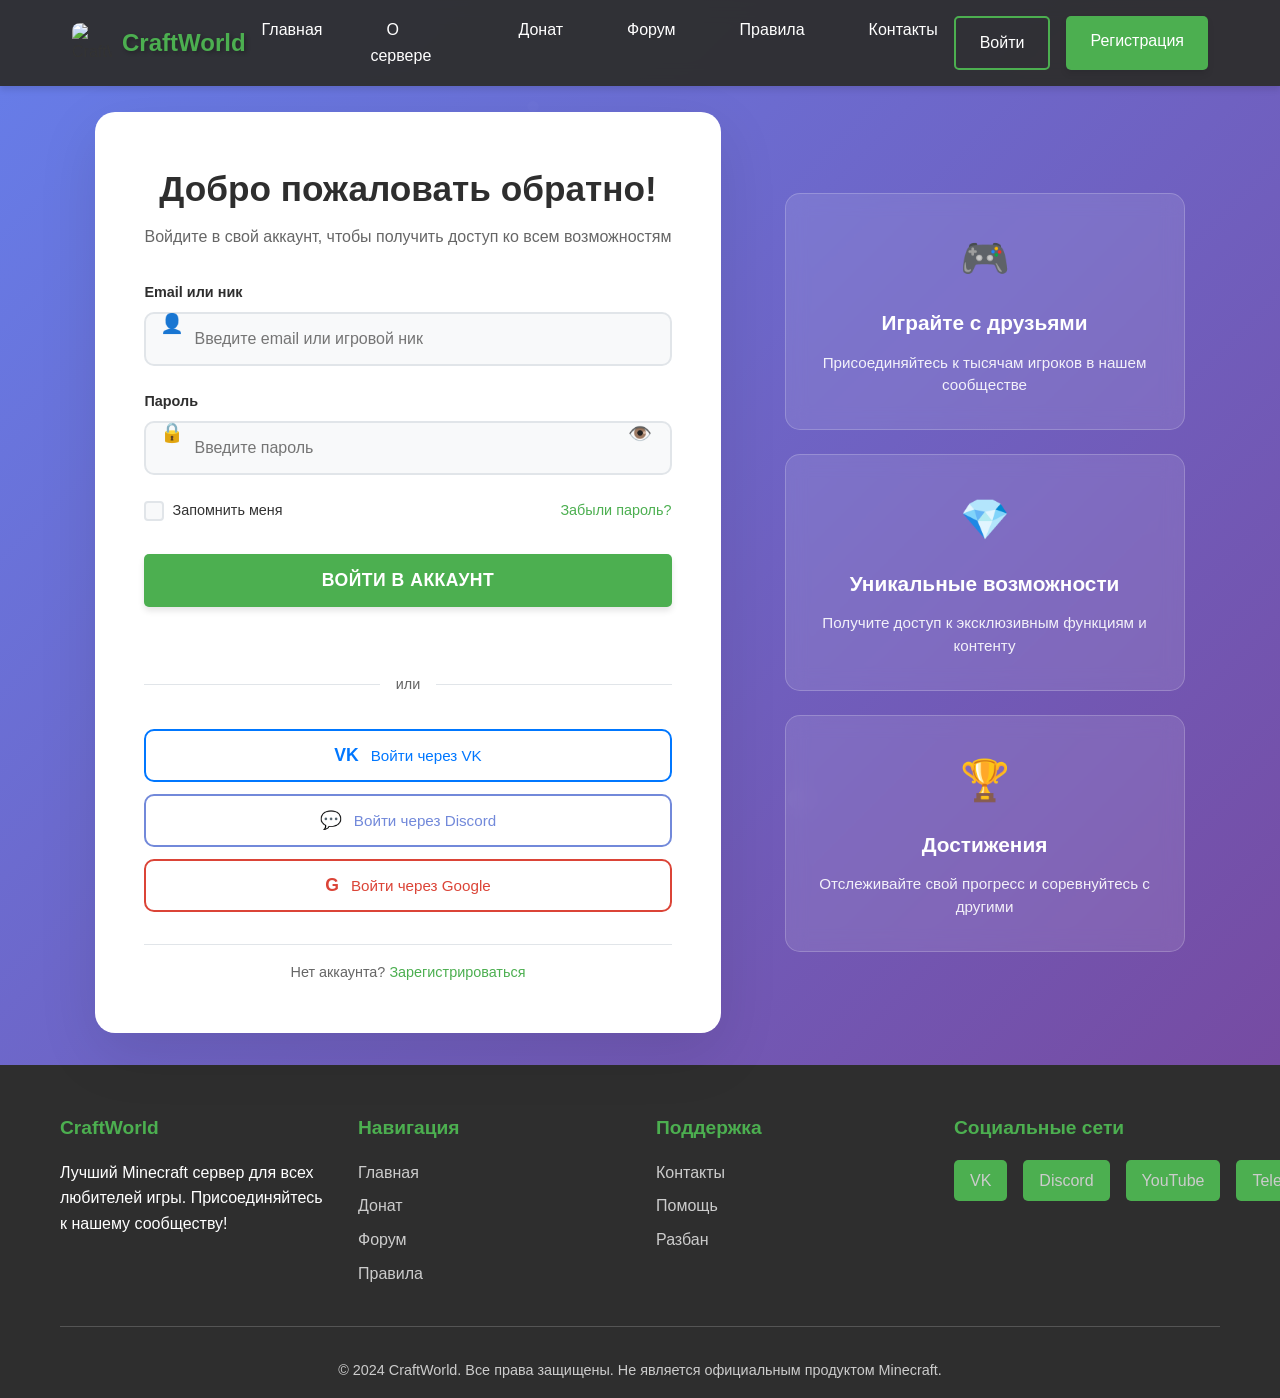
==== admin.html @ 54956e1e "Add admin panel, profile page, and related admin CSS and JS files Co-authored-by: killuazoldyk17yotk" ====
<!DOCTYPE html>
<html lang="ru">
<head>
    <meta charset="UTF-8">
    <meta name="viewport" content="width=device-width, initial-scale=1.0">
    <title>Админ-панель - CraftWorld</title>
    <meta name="description" content="Панель администратора сервера CraftWorld">
    <link rel="stylesheet" href="style.css">
    <link rel="stylesheet" href="css/admin.css">
    <link rel="icon" href="favicon.ico">
</head>
<body>
    <header class="header">
        <nav class="nav">
            <div class="nav-container">
                <div class="nav-logo">
                    <img src="images/logo.png" alt="CraftWorld" class="logo-img">
                    <span class="logo-text">CraftWorld</span>
                </div>
                <ul class="nav-menu">
                    <li><a href="index.html" class="nav-link">Главная</a></li>
                    <li><a href="forum.html" class="nav-link">Форум</a></li>
                    <li><a href="profile.html" class="nav-link">Профиль</a></li>
                    <li><a href="admin.html" class="nav-link active">Админ-панель</a></li>
                </ul>
                <div class="nav-auth">
                    <div class="user-info">
                        <img src="images/avatars/admin.png" alt="Admin" class="user-avatar">
                        <span class="user-name">Admin</span>
                        <div class="user-dropdown">
                            <a href="profile.html">Профиль</a>
                            <a href="#" onclick="logout()">Выйти</a>
                        </div>
                    </div>
                </div>
                <div class="hamburger">
                    <span></span>
                    <span></span>
                    <span></span>
                </div>
            </div>
        </nav>
    </header>

    <main class="admin-main">
        <!-- Admin Sidebar -->
        <aside class="admin-sidebar">
            <div class="sidebar-header">
                <h2>Админ-панель</h2>
                <div class="admin-badge">Администратор</div>
            </div>
            
            <nav class="sidebar-nav">
                <ul class="nav-list">
                    <li class="nav-item active" data-section="dashboard">
                        <span class="nav-icon">📊</span>
                        <span class="nav-text">Обзор</span>
                    </li>
                    <li class="nav-item" data-section="users">
                        <span class="nav-icon">👥</span>
                        <span class="nav-text">Пользователи</span>
                    </li>
                    <li class="nav-item" data-section="forum">
                        <span class="nav-icon">💬</span>
                        <span class="nav-text">Форум</span>
                    </li>
                    <li class="nav-item" data-section="donations">
                        <span class="nav-icon">💰</span>
                        <span class="nav-text">Донаты</span>
                    </li>
                    <li class="nav-item" data-section="server">
                        <span class="nav-icon">🖥️</span>
                        <span class="nav-text">Сервер</span>
                    </li>
                    <li class="nav-item" data-section="moderation">
                        <span class="nav-icon">🛡️</span>
                        <span class="nav-text">Модерация</span>
                    </li>
                    <li class="nav-item" data-section="settings">
                        <span class="nav-icon">⚙️</span>
                        <span class="nav-text">Настройки</span>
                    </li>
                </ul>
            </nav>
        </aside>

        <!-- Admin Content -->
        <div class="admin-content">
            <!-- Dashboard Section -->
            <section id="dashboard" class="admin-section active">
                <div class="section-header">
                    <h1>Обзор сервера</h1>
                    <div class="header-actions">
                        <button class="btn btn-secondary" onclick="refreshDashboard()">
                            <span class="btn-icon">🔄</span>
                            Обновить
                        </button>
                    </div>
                </div>

                <!-- Stats Cards -->
                <div class="stats-grid">
                    <div class="stat-card">
                        <div class="stat-icon">👥</div>
                        <div class="stat-info">
                            <div class="stat-number">1,247</div>
                            <div class="stat-label">Всего игроков</div>
                            <div class="stat-change positive">+23 за неделю</div>
                        </div>
                    </div>
                    
                    <div class="stat-card">
                        <div class="stat-icon">🟢</div>
                        <div class="stat-info">
                            <div class="stat-number">127</div>
                            <div class="stat-label">Онлайн сейчас</div>
                            <div class="stat-change positive">+5 за час</div>
                        </div>
                    </div>
                    
                    <div class="stat-card">
                        <div class="stat-icon">💰</div>
                        <div class="stat-info">
                            <div class="stat-number">₽45,230</div>
                            <div class="stat-label">Донаты за месяц</div>
                            <div class="stat-change positive">+12%</div>
                        </div>
                    </div>
                    
                    <div class="stat-card">
                        <div class="stat-icon">💬</div>
                        <div class="stat-info">
                            <div class="stat-number">8,532</div>
                            <div class="stat-label">Сообщений на форуме</div>
                            <div class="stat-change positive">+156 за день</div>
                        </div>
                    </div>
                </div>

                <!-- Recent Activity -->
                <div class="dashboard-widgets">
                    <div class="widget">
                        <div class="widget-header">
                            <h3>Последняя активность</h3>
                            <a href="#" class="widget-link">Показать все</a>
                        </div>
                        <div class="activity-list">
                            <div class="activity-item">
                                <div class="activity-avatar">
                                    <img src="images/avatars/user1.png" alt="NewPlayer">
                                </div>
                                <div class="activity-content">
                                    <div class="activity-text">
                                        <strong>NewPlayer</strong> зарегистрировался на сервере
                                    </div>
                                    <div class="activity-time">5 минут назад</div>
                                </div>
                            </div>
                            
                            <div class="activity-item">
                                <div class="activity-avatar">
                                    <img src="images/avatars/user2.png" alt="BuilderPro">
                                </div>
                                <div class="activity-content">
                                    <div class="activity-text">
                                        <strong>BuilderPro</strong> купил VIP статус
                                    </div>
                                    <div class="activity-time">15 минут назад</div>
                                </div>
                            </div>
                            
                            <div class="activity-item">
                                <div class="activity-avatar">
                                    <img src="images/avatars/user3.png" alt="CraftMaster">
                                </div>
                                <div class="activity-content">
                                    <div class="activity-text">
                                        <strong>CraftMaster</strong> создал тему на форуме
                                    </div>
                                    <div class="activity-time">30 минут назад</div>
                                </div>
                            </div>
                        </div>
                    </div>

                    <div class="widget">
                        <div class="widget-header">
                            <h3>Состояние сервера</h3>
                            <div class="server-status online">Онлайн</div>
                        </div>
                        <div class="server-info">
                            <div class="server-metric">
                                <span class="metric-label">CPU:</span>
                                <div class="progress-bar">
                                    <div class="progress-fill" style="width: 45%"></div>
                                </div>
                                <span class="metric-value">45%</span>
                            </div>
                            
                            <div class="server-metric">
                                <span class="metric-label">RAM:</span>
                                <div class="progress-bar">
                                    <div class="progress-fill" style="width: 68%"></div>
                                </div>
                                <span class="metric-value">6.8/10 GB</span>
                            </div>
                            
                            <div class="server-metric">
                                <span class="metric-label">TPS:</span>
                                <div class="progress-bar">
                                    <div class="progress-fill good" style="width: 95%"></div>
                                </div>
                                <span class="metric-value">19.2</span>
                            </div>
                        </div>
                    </div>
                </div>
            </section>

            <!-- Users Section -->
            <section id="users" class="admin-section">
                <div class="section-header">
                    <h1>Управление пользователями</h1>
                    <div class="header-actions">
                        <div class="search-box">
                            <input type="text" placeholder="Поиск пользователей..." id="user-search">
                            <button class="search-btn">🔍</button>
                        </div>
                        <button class="btn btn-primary" onclick="showAddUserModal()">
                            <span class="btn-icon">➕</span>
                            Добавить пользователя
                        </button>
                    </div>
                </div>

                <div class="filters">
                    <button class="filter-btn active" data-filter="all">Все (1,247)</button>
                    <button class="filter-btn" data-filter="online">Онлайн (127)</button>
                    <button class="filter-btn" data-filter="vip">VIP (89)</button>
                    <button class="filter-btn" data-filter="banned">Заблокированные (15)</button>
                </div>

                <div class="table-container">
                    <table class="admin-table">
                        <thead>
                            <tr>
                                <th>Пользователь</th>
                                <th>Email</th>
                                <th>Статус</th>
                                <th>Регистрация</th>
                                <th>Последний вход</th>
                                <th>Действия</th>
                            </tr>
                        </thead>
                        <tbody id="users-table-body">
                            <tr>
                                <td>
                                    <div class="user-cell">
                                        <img src="images/avatars/user1.png" alt="CraftMaster" class="table-avatar">
                                        <div class="user-details">
                                            <div class="user-name">CraftMaster</div>
                                            <div class="user-nick">craftmaster_pro</div>
                                        </div>
                                    </div>
                                </td>
                                <td>craftmaster@example.com</td>
                                <td><span class="status-badge vip">VIP</span></td>
                                <td>15.01.2024</td>
                                <td><span class="online-indicator">Сейчас онлайн</span></td>
                                <td>
                                    <div class="action-buttons">
                                        <button class="btn-icon" onclick="editUser('1')" title="Редактировать">✏️</button>
                                        <button class="btn-icon" onclick="banUser('1')" title="Заблокировать">🚫</button>
                                        <button class="btn-icon" onclick="deleteUser('1')" title="Удалить">🗑️</button>
                                    </div>
                                </td>
                            </tr>
                            
                            <tr>
                                <td>
                                    <div class="user-cell">
                                        <img src="images/avatars/user2.png" alt="BuilderPro" class="table-avatar">
                                        <div class="user-details">
                                            <div class="user-name">BuilderPro</div>
                                            <div class="user-nick">builder_pro_2024</div>
                                        </div>
                                    </div>
                                </td>
                                <td>builder@example.com</td>
                                <td><span class="status-badge premium">Premium</span></td>
                                <td>10.01.2024</td>
                                <td>2 часа назад</td>
                                <td>
                                    <div class="action-buttons">
                                        <button class="btn-icon" onclick="editUser('2')" title="Редактировать">✏️</button>
                                        <button class="btn-icon" onclick="banUser('2')" title="Заблокировать">🚫</button>
                                        <button class="btn-icon" onclick="deleteUser('2')" title="Удалить">🗑️</button>
                                    </div>
                                </td>
                            </tr>
                            
                            <tr>
                                <td>
                                    <div class="user-cell">
                                        <img src="images/avatars/user3.png" alt="NewPlayer" class="table-avatar">
                                        <div class="user-details">
                                            <div class="user-name">NewPlayer</div>
                                            <div class="user-nick">newplayer123</div>
                                        </div>
                                    </div>
                                </td>
                                <td>newplayer@example.com</td>
                                <td><span class="status-badge banned">Заблокирован</span></td>
                                <td>08.01.2024</td>
                                <td>1 день назад</td>
                                <td>
                                    <div class="action-buttons">
                                        <button class="btn-icon" onclick="unbanUser('3')" title="Разблокировать">✅</button>
                                        <button class="btn-icon" onclick="editUser('3')" title="Редактировать">✏️</button>
                                        <button class="btn-icon" onclick="deleteUser('3')" title="Удалить">🗑️</button>
                                    </div>
                                </td>
                            </tr>
                        </tbody>
                    </table>
                </div>

                <div class="pagination">
                    <button class="pagination-btn" disabled>‹ Назад</button>
                    <span class="pagination-info">Страница 1 из 25</span>
                    <button class="pagination-btn">Вперед ›</button>
                </div>
            </section>

            <!-- Forum Section -->
            <section id="forum" class="admin-section">
                <div class="section-header">
                    <h1>Управление форумом</h1>
                    <div class="header-actions">
                        <button class="btn btn-secondary" onclick="showForumStats()">
                            <span class="btn-icon">📊</span>
                            Статистика
                        </button>
                        <button class="btn btn-primary" onclick="showCreateCategoryModal()">
                            <span class="btn-icon">➕</span>
                            Новая категория
                        </button>
                    </div>
                </div>

                <div class="forum-tabs">
                    <button class="tab-btn active" data-tab="topics">Темы</button>
                    <button class="tab-btn" data-tab="categories">Категории</button>
                    <button class="tab-btn" data-tab="reports">Жалобы</button>
                </div>

                <div id="topics-tab" class="tab-content active">
                    <div class="table-container">
                        <table class="admin-table">
                            <thead>
                                <tr>
                                    <th>Тема</th>
                                    <th>Автор</th>
                                    <th>Категория</th>
                                    <th>Ответы</th>
                                    <th>Создана</th>
                                    <th>Действия</th>
                                </tr>
                            </thead>
                            <tbody>
                                <tr>
                                    <td>
                                        <div class="topic-cell">
                                            <span class="topic-status pinned">📌</span>
                                            <a href="#" class="topic-title">Новые возможности сервера в 2024</a>
                                        </div>
                                    </td>
                                    <td>CraftMaster</td>
                                    <td>Общее обсуждение</td>
                                    <td>23</td>
                                    <td>15.01.2024</td>
                                    <td>
                                        <div class="action-buttons">
                                            <button class="btn-icon" onclick="pinTopic('1')" title="Закрепить">📌</button>
                                            <button class="btn-icon" onclick="lockTopic('1')" title="Закрыть">🔒</button>
                                            <button class="btn-icon" onclick="deleteTopic('1')" title="Удалить">🗑️</button>
                                        </div>
                                    </td>
                                </tr>
                                
                                <tr>
                                    <td>
                                        <div class="topic-cell">
                                            <span class="topic-status hot">🔥</span>
                                            <a href="#" class="topic-title">Гайд по командам сервера</a>
                                        </div>
                                    </td>
                                    <td>AdminBot</td>
                                    <td>Помощь новичкам</td>
                                    <td>45</td>
                                    <td>12.01.2024</td>
                                    <td>
                                        <div class="action-buttons">
                                            <button class="btn-icon" onclick="pinTopic('2')" title="Закрепить">📌</button>
                                            <button class="btn-icon" onclick="lockTopic('2')" title="Закрыть">🔒</button>
                                            <button class="btn-icon" onclick="deleteTopic('2')" title="Удалить">🗑️</button>
                                        </div>
                                    </td>
                                </tr>
                            </tbody>
                        </table>
                    </div>
                </div>
            </section>

            <!-- Donations Section -->
            <section id="donations" class="admin-section">
                <div class="section-header">
                    <h1>Управление донатами</h1>
                    <div class="header-actions">
                        <button class="btn btn-secondary" onclick="exportDonations()">
                            <span class="btn-icon">📥</span>
                            Экспорт
                        </button>
                        <button class="btn btn-primary" onclick="showAddDonationModal()">
                            <span class="btn-icon">➕</span>
                            Добавить донат
                        </button>
                    </div>
                </div>

                <div class="donations-stats">
                    <div class="stat-card">
                        <div class="stat-info">
                            <div class="stat-number">₽45,230</div>
                            <div class="stat-label">За этот месяц</div>
                        </div>
                    </div>
                    <div class="stat-card">
                        <div class="stat-info">
                            <div class="stat-number">156</div>
                            <div class="stat-label">Транзакций</div>
                        </div>
                    </div>
                    <div class="stat-card">
                        <div class="stat-info">
                            <div class="stat-number">₽290</div>
                            <div class="stat-label">Средний чек</div>
                        </div>
                    </div>
                </div>

                <div class="table-container">
                    <table class="admin-table">
                        <thead>
                            <tr>
                                <th>ID</th>
                                <th>Пользователь</th>
                                <th>Товар</th>
                                <th>Сумма</th>
                                <th>Статус</th>
                                <th>Дата</th>
                                <th>Действия</th>
                            </tr>
                        </thead>
                        <tbody>
                            <tr>
                                <td>#12345</td>
                                <td>CraftMaster</td>
                                <td>VIP статус</td>
                                <td>₽500</td>
                                <td><span class="status-badge success">Выполнен</span></td>
                                <td>15.01.2024 14:30</td>
                                <td>
                                    <div class="action-buttons">
                                        <button class="btn-icon" onclick="viewDonation('12345')" title="Просмотр">👁️</button>
                                        <button class="btn-icon" onclick="refundDonation('12345')" title="Возврат">↩️</button>
                                    </div>
                                </td>
                            </tr>
                            
                            <tr>
                                <td>#12344</td>
                                <td>BuilderPro</td>
                                <td>Premium статус</td>
                                <td>₽300</td>
                                <td><span class="status-badge pending">Ожидает</span></td>
                                <td>15.01.2024 13:15</td>
                                <td>
                                    <div class="action-buttons">
                                        <button class="btn-icon" onclick="processDonation('12344')" title="Обработать">✅</button>
                                        <button class="btn-icon" onclick="viewDonation('12344')" title="Просмотр">👁️</button>
                                        <button class="btn-icon" onclick="cancelDonation('12344')" title="Отменить">❌</button>
                                    </div>
                                </td>
                            </tr>
                        </tbody>
                    </table>
                </div>
            </section>

            <!-- Server Section -->
            <section id="server" class="admin-section">
                <div class="section-header">
                    <h1>Управление сервером</h1>
                    <div class="header-actions">
                        <button class="btn btn-danger" onclick="restartServer()">
                            <span class="btn-icon">🔄</span>
                            Перезагрузить
                        </button>
                    </div>
                </div>

                <div class="server-controls">
                    <div class="control-group">
                        <h3>Команды сервера</h3>
                        <div class="command-buttons">
                            <button class="btn btn-secondary" onclick="executeCommand('save-all')">Сохранить мир</button>
                            <button class="btn btn-secondary" onclick="executeCommand('whitelist reload')">Обновить whitelist</button>
                            <button class="btn btn-warning" onclick="executeCommand('kick-all')">Кикнуть всех</button>
                            <button class="btn btn-danger" onclick="executeCommand('stop')">Остановить сервер</button>
                        </div>
                    </div>

                    <div class="control-group">
                        <h3>Консоль сервера</h3>
                        <div class="console">
                            <div class="console-output" id="console-output">
                                <div class="console-line">[14:30:25] [Server thread/INFO]: CraftMaster joined the game</div>
                                <div class="console-line">[14:29:15] [Server thread/INFO]: BuilderPro left the game</div>
                                <div class="console-line">[14:28:45] [Server thread/INFO]: Saving chunks for level 'ServerLevel[world]'</div>
                            </div>
                            <div class="console-input">
                                <input type="text" placeholder="Введите команду..." id="console-command">
                                <button class="btn btn-primary" onclick="sendConsoleCommand()">Выполнить</button>
                            </div>
                        </div>
                    </div>
                </div>
            </section>
        </div>
    </main>

    <!-- User Edit Modal -->
    <div id="user-edit-modal" class="modal" style="display: none;">
        <div class="modal-overlay" onclick="closeUserEditModal()"></div>
        <div class="modal-content">
            <div class="modal-header">
                <h3>Редактировать пользователя</h3>
                <button class="modal-close" onclick="closeUserEditModal()">&times;</button>
            </div>
            <div class="modal-body">
                <form id="user-edit-form">
                    <div class="form-group">
                        <label for="edit-username">Имя пользователя</label>
                        <input type="text" id="edit-username" class="form-input">
                    </div>
                    <div class="form-group">
                        <label for="edit-email">Email</label>
                        <input type="email" id="edit-email" class="form-input">
                    </div>
                    <div class="form-group">
                        <label for="edit-status">Статус</label>
                        <select id="edit-status" class="form-input">
                            <option value="user">Обычный</option>
                            <option value="vip">VIP</option>
                            <option value="premium">Premium</option>
                            <option value="moderator">Модератор</option>
                            <option value="admin">Администратор</option>
                        </select>
                    </div>
                </form>
            </div>
            <div class="modal-footer">
                <button class="btn btn-secondary" onclick="closeUserEditModal()">Отмена</button>
                <button class="btn btn-primary" onclick="saveUserChanges()">Сохранить</button>
            </div>
        </div>
    </div>

    <script src="js/main.js"></script>
    <script src="js/admin.js"></script>
</body>
</html>
---- style.css ----
/* Reset and Base Styles */
* {
    margin: 0;
    padding: 0;
    box-sizing: border-box;
}

:root {
    --primary-color: #4CAF50;
    --secondary-color: #8BC34A;
    --accent-color: #FFC107;
    --danger-color: #F44336;
    --dark-color: #2E2E2E;
    --light-color: #F5F5F5;
    --text-color: #333;
    --text-light: #666;
    --border-color: #ddd;
    --shadow: 0 4px 6px rgba(0, 0, 0, 0.1);
    --shadow-hover: 0 8px 15px rgba(0, 0, 0, 0.2);
    --minecraft-font: 'Minecraft', 'Courier New', monospace;
}

body {
    font-family: 'Segoe UI', Tahoma, Geneva, Verdana, sans-serif;
    line-height: 1.6;
    color: var(--text-color);
    background: linear-gradient(135deg, #667eea 0%, #764ba2 100%);
    min-height: 100vh;
}

.container {
    max-width: 1200px;
    margin: 0 auto;
    padding: 0 20px;
}

/* Header Styles */
.header {
    background: rgba(46, 46, 46, 0.95);
    backdrop-filter: blur(10px);
    position: fixed;
    top: 0;
    left: 0;
    right: 0;
    z-index: 1000;
    box-shadow: var(--shadow);
}

.nav-container {
    display: flex;
    align-items: center;
    justify-content: space-between;
    padding: 1rem 2rem;
    max-width: 1200px;
    margin: 0 auto;
}

.nav-logo {
    display: flex;
    align-items: center;
    gap: 10px;
}

.logo-img {
    width: 40px;
    height: 40px;
    border-radius: 8px;
}

.logo-text {
    font-size: 1.5rem;
    font-weight: bold;
    color: var(--primary-color);
    text-shadow: 2px 2px 4px rgba(0,0,0,0.3);
}

.nav-menu {
    display: flex;
    list-style: none;
    gap: 2rem;
}

.nav-link {
    color: white;
    text-decoration: none;
    font-weight: 500;
    padding: 0.5rem 1rem;
    border-radius: 5px;
    transition: all 0.3s ease;
    position: relative;
}

.nav-link:hover,
.nav-link.active {
    color: var(--primary-color);
    background: rgba(76, 175, 80, 0.1);
}

.nav-auth {
    display: flex;
    gap: 1rem;
}

/* Button Styles */
.btn {
    display: inline-block;
    padding: 0.75rem 1.5rem;
    border: none;
    border-radius: 5px;
    text-decoration: none;
    font-weight: 500;
    text-align: center;
    cursor: pointer;
    transition: all 0.3s ease;
    font-size: 1rem;
}

.btn-primary {
    background: var(--primary-color);
    color: white;
    box-shadow: var(--shadow);
}

.btn-primary:hover {
    background: #45a049;
    transform: translateY(-2px);
    box-shadow: var(--shadow-hover);
}

.btn-secondary {
    background: var(--accent-color);
    color: var(--dark-color);
}

.btn-secondary:hover {
    background: #e6ac00;
    transform: translateY(-2px);
}

.btn-outline {
    background: transparent;
    color: white;
    border: 2px solid var(--primary-color);
}

.btn-outline:hover {
    background: var(--primary-color);
    color: white;
}

.btn-large {
    padding: 1rem 2rem;
    font-size: 1.1rem;
}

.btn-discord {
    background: #7289da;
    color: white;
}

.btn-discord:hover {
    background: #5b6eae;
}

/* Hero Section */
.hero {
    position: relative;
    height: 100vh;
    display: flex;
    align-items: center;
    justify-content: center;
    overflow: hidden;
}

.hero-background {
    position: absolute;
    top: 0;
    left: 0;
    width: 100%;
    height: 100%;
    z-index: -2;
}

.hero-video {
    width: 100%;
    height: 100%;
    object-fit: cover;
}

.hero-overlay {
    position: absolute;
    top: 0;
    left: 0;
    width: 100%;
    height: 100%;
    background: linear-gradient(45deg, rgba(46, 46, 46, 0.8), rgba(76, 175, 80, 0.3));
    z-index: -1;
}

.hero-content {
    text-align: center;
    color: white;
    z-index: 1;
    max-width: 800px;
    padding: 2rem;
}

.hero-title {
    font-size: 3.5rem;
    font-weight: bold;
    margin-bottom: 1rem;
    text-shadow: 3px 3px 6px rgba(0,0,0,0.5);
    animation: fadeInUp 1s ease-out;
}

.hero-subtitle {
    font-size: 1.3rem;
    margin-bottom: 2rem;
    opacity: 0.9;
    animation: fadeInUp 1s ease-out 0.3s both;
}

.hero-stats {
    display: flex;
    justify-content: center;
    gap: 3rem;
    margin-bottom: 3rem;
    animation: fadeInUp 1s ease-out 0.6s both;
}

.stat {
    text-align: center;
}

.stat-number {
    display: block;
    font-size: 2.5rem;
    font-weight: bold;
    color: var(--accent-color);
    text-shadow: 2px 2px 4px rgba(0,0,0,0.5);
}

.stat-label {
    font-size: 1rem;
    opacity: 0.8;
}

.hero-actions {
    display: flex;
    gap: 1rem;
    justify-content: center;
    flex-wrap: wrap;
    animation: fadeInUp 1s ease-out 0.9s both;
}

.server-ip {
    display: block;
    font-family: var(--minecraft-font);
    font-size: 1.2rem;
}

.copy-hint {
    display: block;
    font-size: 0.9rem;
    opacity: 0.8;
    margin-top: 0.25rem;
}

/* Sections */
section {
    padding: 5rem 0;
}

.section-title {
    text-align: center;
    font-size: 2.5rem;
    margin-bottom: 3rem;
    color: var(--dark-color);
    position: relative;
}

.section-title::after {
    content: '';
    position: absolute;
    bottom: -10px;
    left: 50%;
    transform: translateX(-50%);
    width: 80px;
    height: 4px;
    background: var(--primary-color);
    border-radius: 2px;
}

/* About Section */
.about {
    background: white;
}

.about-grid {
    display: grid;
    grid-template-columns: repeat(auto-fit, minmax(300px, 1fr));
    gap: 2rem;
}

.about-card {
    background: white;
    padding: 2rem;
    border-radius: 10px;
    box-shadow: var(--shadow);
    text-align: center;
    transition: transform 0.3s ease, box-shadow 0.3s ease;
    border: 2px solid transparent;
}

.about-card:hover {
    transform: translateY(-5px);
    box-shadow: var(--shadow-hover);
    border-color: var(--primary-color);
}

.card-icon {
    font-size: 3rem;
    margin-bottom: 1rem;
}

.about-card h3 {
    font-size: 1.3rem;
    margin-bottom: 1rem;
    color: var(--dark-color);
}

.about-card p {
    color: var(--text-light);
    line-height: 1.6;
}

/* News Section */
.news {
    background: var(--light-color);
}

.news-grid {
    display: grid;
    grid-template-columns: repeat(auto-fit, minmax(350px, 1fr));
    gap: 2rem;
}

.news-card {
    background: white;
    border-radius: 10px;
    overflow: hidden;
    box-shadow: var(--shadow);
    transition: transform 0.3s ease;
}

.news-card:hover {
    transform: translateY(-5px);
}

.news-image {
    height: 200px;
    overflow: hidden;
}

.news-image img {
    width: 100%;
    height: 100%;
    object-fit: cover;
    transition: transform 0.3s ease;
}

.news-card:hover .news-image img {
    transform: scale(1.05);
}

.news-content {
    padding: 1.5rem;
}

.news-date {
    color: var(--text-light);
    font-size: 0.9rem;
    margin-bottom: 0.5rem;
}

.news-content h3 {
    font-size: 1.2rem;
    margin-bottom: 1rem;
    color: var(--dark-color);
}

.news-content p {
    color: var(--text-light);
    margin-bottom: 1rem;
    line-height: 1.6;
}

.news-link {
    color: var(--primary-color);
    text-decoration: none;
    font-weight: 500;
}

.news-link:hover {
    text-decoration: underline;
}

/* Server Info Section */
.server-info {
    background: white;
}

.server-info-grid {
    display: grid;
    grid-template-columns: repeat(auto-fit, minmax(400px, 1fr));
    gap: 3rem;
}

.server-status,
.discord-widget {
    background: var(--light-color);
    padding: 2rem;
    border-radius: 10px;
    box-shadow: var(--shadow);
}

.server-status h3,
.discord-widget h3 {
    font-size: 1.5rem;
    margin-bottom: 1.5rem;
    color: var(--dark-color);
}

.status-indicator {
    display: flex;
    align-items: center;
    gap: 0.5rem;
    margin-bottom: 1.5rem;
    font-weight: 500;
}

.status-dot {
    width: 12px;
    height: 12px;
    border-radius: 50%;
    background: var(--primary-color);
    animation: pulse 2s infinite;
}

.status-indicator.online {
    color: var(--primary-color);
}

.server-details {
    display: flex;
    flex-direction: column;
    gap: 1rem;
}

.detail {
    display: flex;
    justify-content: space-between;
    align-items: center;
    padding: 0.75rem;
    background: white;
    border-radius: 5px;
    border-left: 4px solid var(--primary-color);
}

.label {
    font-weight: 500;
    color: var(--text-light);
}

.value {
    font-weight: bold;
    color: var(--dark-color);
    font-family: var(--minecraft-font);
}

.copy-btn {
    background: none;
    border: none;
    cursor: pointer;
    font-size: 1.2rem;
    opacity: 0.7;
    transition: opacity 0.3s ease;
}

.copy-btn:hover {
    opacity: 1;
}

.discord-info p {
    color: var(--text-light);
    margin-bottom: 1.5rem;
    line-height: 1.6;
}

/* Footer */
.footer {
    background: var(--dark-color);
    color: white;
    padding: 3rem 0 1rem;
}

.footer-content {
    display: grid;
    grid-template-columns: repeat(auto-fit, minmax(250px, 1fr));
    gap: 2rem;
    margin-bottom: 2rem;
}

.footer-section h4 {
    font-size: 1.2rem;
    margin-bottom: 1rem;
    color: var(--primary-color);
}

.footer-section ul {
    list-style: none;
}

.footer-section ul li {
    margin-bottom: 0.5rem;
}

.footer-section a {
    color: #ccc;
    text-decoration: none;
    transition: color 0.3s ease;
}

.footer-section a:hover {
    color: var(--primary-color);
}

.social-links {
    display: flex;
    gap: 1rem;
}

.social-link {
    display: inline-block;
    padding: 0.5rem 1rem;
    background: var(--primary-color);
    color: white;
    border-radius: 5px;
    text-decoration: none;
    transition: background 0.3s ease;
}

.social-link:hover {
    background: #45a049;
}

.footer-bottom {
    text-align: center;
    padding-top: 2rem;
    border-top: 1px solid #555;
    color: #ccc;
    font-size: 0.9rem;
}

/* Hamburger Menu */
.hamburger {
    display: none;
    flex-direction: column;
    cursor: pointer;
}

.hamburger span {
    width: 25px;
    height: 3px;
    background: white;
    margin: 3px 0;
    transition: 0.3s;
}

/* Animations */
@keyframes fadeInUp {
    from {
        opacity: 0;
        transform: translateY(30px);
    }
    to {
        opacity: 1;
        transform: translateY(0);
    }
}

@keyframes pulse {
    0% {
        box-shadow: 0 0 0 0 rgba(76, 175, 80, 0.7);
    }
    70% {
        box-shadow: 0 0 0 10px rgba(76, 175, 80, 0);
    }
    100% {
        box-shadow: 0 0 0 0 rgba(76, 175, 80, 0);
    }
}

/* Responsive Design */
@media (max-width: 768px) {
    .nav-menu,
    .nav-auth {
        display: none;
    }
    
    .hamburger {
        display: flex;
    }
    
    .hero-title {
        font-size: 2.5rem;
    }
    
    .hero-stats {
        flex-direction: column;
        gap: 1.5rem;
    }
    
    .hero-actions {
        flex-direction: column;
        align-items: center;
    }
    
    .about-grid,
    .news-grid {
        grid-template-columns: 1fr;
    }
    
    .server-info-grid {
        grid-template-columns: 1fr;
    }
    
    .footer-content {
        grid-template-columns: 1fr;
        text-align: center;
    }
    
    .social-links {
        justify-content: center;
    }
}

@media (max-width: 480px) {
    .container {
        padding: 0 10px;
    }
    
    .nav-container {
        padding: 1rem;
    }
    
    .hero-content {
        padding: 1rem;
    }
    
    .hero-title {
        font-size: 2rem;
    }
    
    .section-title {
        font-size: 2rem;
    }
    
    .about-card,
    .server-status,
    .discord-widget {
        padding: 1.5rem;
    }
}

/* Utility Classes */
.text-center {
    text-align: center;
}

.text-primary {
    color: var(--primary-color);
}

.bg-primary {
    background-color: var(--primary-color);
}

.mb-1 { margin-bottom: 1rem; }
.mb-2 { margin-bottom: 2rem; }
.mb-3 { margin-bottom: 3rem; }

.mt-1 { margin-top: 1rem; }
.mt-2 { margin-top: 2rem; }
.mt-3 { margin-top: 3rem; }
---- css/admin.css ----
/* Admin Panel Styles */

.admin-main {
    padding-top: 80px;
    display: flex;
    min-height: calc(100vh - 80px);
    background: #f8f9fa;
}

/* Admin Sidebar */
.admin-sidebar {
    width: 280px;
    background: white;
    border-right: 1px solid #e8ecef;
    box-shadow: 2px 0 10px rgba(0,0,0,0.05);
    position: fixed;
    top: 80px;
    left: 0;
    bottom: 0;
    overflow-y: auto;
    z-index: 100;
}

.sidebar-header {
    padding: 2rem 1.5rem;
    border-bottom: 1px solid #e8ecef;
    text-align: center;
}

.sidebar-header h2 {
    color: var(--dark-color);
    margin-bottom: 0.5rem;
    font-size: 1.3rem;
}

.admin-badge {
    background: linear-gradient(135deg, var(--primary-color), var(--secondary-color));
    color: white;
    padding: 0.3rem 0.8rem;
    border-radius: 15px;
    font-size: 0.8rem;
    font-weight: 500;
}

.sidebar-nav {
    padding: 1rem 0;
}

.nav-list {
    list-style: none;
    margin: 0;
    padding: 0;
}

.nav-item {
    display: flex;
    align-items: center;
    padding: 1rem 1.5rem;
    cursor: pointer;
    transition: all 0.3s ease;
    border-left: 3px solid transparent;
}

.nav-item:hover {
    background: var(--light-color);
    border-left-color: var(--primary-color);
}

.nav-item.active {
    background: rgba(76, 175, 80, 0.1);
    border-left-color: var(--primary-color);
    color: var(--primary-color);
}

.nav-icon {
    font-size: 1.2rem;
    margin-right: 0.8rem;
    width: 24px;
    text-align: center;
}

.nav-text {
    font-weight: 500;
}

/* Admin Content */
.admin-content {
    flex: 1;
    margin-left: 280px;
    padding: 2rem;
    overflow-x: auto;
}

.admin-section {
    display: none;
}

.admin-section.active {
    display: block;
}

.section-header {
    display: flex;
    justify-content: space-between;
    align-items: center;
    margin-bottom: 2rem;
    flex-wrap: wrap;
    gap: 1rem;
}

.section-header h1 {
    color: var(--dark-color);
    font-size: 2rem;
    margin: 0;
}

.header-actions {
    display: flex;
    gap: 1rem;
    align-items: center;
    flex-wrap: wrap;
}

/* Stats Grid */
.stats-grid {
    display: grid;
    grid-template-columns: repeat(auto-fit, minmax(250px, 1fr));
    gap: 1.5rem;
    margin-bottom: 2rem;
}

.stat-card {
    background: white;
    padding: 1.5rem;
    border-radius: 12px;
    box-shadow: 0 2px 10px rgba(0,0,0,0.05);
    border: 1px solid #e8ecef;
    display: flex;
    align-items: center;
    gap: 1rem;
    transition: transform 0.3s ease, box-shadow 0.3s ease;
}

.stat-card:hover {
    transform: translateY(-2px);
    box-shadow: 0 4px 20px rgba(0,0,0,0.1);
}

.stat-icon {
    font-size: 2.5rem;
    width: 60px;
    height: 60px;
    display: flex;
    align-items: center;
    justify-content: center;
    background: linear-gradient(135deg, var(--primary-color), var(--secondary-color));
    border-radius: 15px;
    color: white;
}

.stat-info {
    flex: 1;
}

.stat-number {
    font-size: 2rem;
    font-weight: bold;
    color: var(--dark-color);
    line-height: 1;
    margin-bottom: 0.25rem;
}

.stat-label {
    color: var(--text-light);
    font-size: 0.9rem;
    margin-bottom: 0.25rem;
}

.stat-change {
    font-size: 0.8rem;
    font-weight: 500;
}

.stat-change.positive {
    color: #2ed573;
}

.stat-change.negative {
    color: var(--danger-color);
}

/* Dashboard Widgets */
.dashboard-widgets {
    display: grid;
    grid-template-columns: 1fr 1fr;
    gap: 2rem;
    margin-bottom: 2rem;
}

.widget {
    background: white;
    border-radius: 12px;
    box-shadow: 0 2px 10px rgba(0,0,0,0.05);
    border: 1px solid #e8ecef;
    overflow: hidden;
}

.widget-header {
    padding: 1.5rem;
    border-bottom: 1px solid #e8ecef;
    display: flex;
    justify-content: space-between;
    align-items: center;
}

.widget-header h3 {
    margin: 0;
    color: var(--dark-color);
}

.widget-link {
    color: var(--primary-color);
    text-decoration: none;
    font-size: 0.9rem;
}

.widget-link:hover {
    text-decoration: underline;
}

.activity-list {
    padding: 1rem;
}

.activity-item {
    display: flex;
    gap: 1rem;
    padding: 0.75rem 0;
    border-bottom: 1px solid #f0f2f5;
}

.activity-item:last-child {
    border-bottom: none;
}

.activity-avatar {
    width: 40px;
    height: 40px;
    border-radius: 50%;
    overflow: hidden;
    flex-shrink: 0;
}

.activity-avatar img {
    width: 100%;
    height: 100%;
    object-fit: cover;
}

.activity-content {
    flex: 1;
}

.activity-text {
    color: var(--text-color);
    font-size: 0.9rem;
    margin-bottom: 0.25rem;
}

.activity-time {
    color: var(--text-light);
    font-size: 0.8rem;
}

/* Server Info Widget */
.server-status {
    padding: 0.25rem 0.75rem;
    border-radius: 12px;
    font-size: 0.8rem;
    font-weight: 500;
}

.server-status.online {
    background: rgba(46, 213, 115, 0.1);
    color: #2ed573;
}

.server-info {
    padding: 1rem;
}

.server-metric {
    display: flex;
    align-items: center;
    gap: 1rem;
    margin-bottom: 1rem;
}

.server-metric:last-child {
    margin-bottom: 0;
}

.metric-label {
    width: 50px;
    font-size: 0.9rem;
    color: var(--text-light);
}

.progress-bar {
    flex: 1;
    height: 8px;
    background: #e8ecef;
    border-radius: 4px;
    overflow: hidden;
}

.progress-fill {
    height: 100%;
    background: var(--primary-color);
    transition: width 0.3s ease;
}

.progress-fill.good {
    background: #2ed573;
}

.metric-value {
    width: 80px;
    text-align: right;
    font-size: 0.9rem;
    color: var(--text-color);
    font-weight: 500;
}

/* Search Box */
.search-box {
    display: flex;
    background: white;
    border: 1px solid #e8ecef;
    border-radius: 8px;
    overflow: hidden;
}

.search-box input {
    border: none;
    padding: 0.75rem 1rem;
    font-size: 0.9rem;
    width: 250px;
}

.search-box input:focus {
    outline: none;
}

.search-btn {
    background: var(--primary-color);
    border: none;
    padding: 0.75rem 1rem;
    color: white;
    cursor: pointer;
    transition: background 0.3s ease;
}

.search-btn:hover {
    background: var(--secondary-color);
}

/* Filters */
.filters {
    display: flex;
    gap: 0.5rem;
    margin-bottom: 1.5rem;
    flex-wrap: wrap;
}

.filter-btn {
    background: white;
    border: 1px solid #e8ecef;
    padding: 0.5rem 1rem;
    border-radius: 20px;
    cursor: pointer;
    transition: all 0.3s ease;
    font-size: 0.9rem;
}

.filter-btn:hover {
    background: var(--light-color);
}

.filter-btn.active {
    background: var(--primary-color);
    color: white;
    border-color: var(--primary-color);
}

/* Tables */
.table-container {
    background: white;
    border-radius: 12px;
    overflow: hidden;
    box-shadow: 0 2px 10px rgba(0,0,0,0.05);
    border: 1px solid #e8ecef;
    margin-bottom: 1.5rem;
}

.admin-table {
    width: 100%;
    border-collapse: collapse;
}

.admin-table th {
    background: var(--light-color);
    padding: 1rem;
    text-align: left;
    font-weight: 600;
    color: var(--dark-color);
    border-bottom: 1px solid #e8ecef;
    font-size: 0.9rem;
}

.admin-table td {
    padding: 1rem;
    border-bottom: 1px solid #f0f2f5;
    vertical-align: middle;
}

.admin-table tr:last-child td {
    border-bottom: none;
}

.admin-table tr:hover {
    background: rgba(76, 175, 80, 0.02);
}

/* User Cell */
.user-cell {
    display: flex;
    align-items: center;
    gap: 0.75rem;
}

.table-avatar {
    width: 40px;
    height: 40px;
    border-radius: 50%;
    object-fit: cover;
}

.user-details {
    flex: 1;
}

.user-name {
    font-weight: 500;
    color: var(--dark-color);
    margin-bottom: 0.2rem;
}

.user-nick {
    font-size: 0.8rem;
    color: var(--text-light);
}

/* Status Badges */
.status-badge {
    padding: 0.25rem 0.75rem;
    border-radius: 12px;
    font-size: 0.8rem;
    font-weight: 500;
    text-transform: uppercase;
}

.status-badge.vip {
    background: rgba(255, 193, 7, 0.1);
    color: #ffc107;
}

.status-badge.premium {
    background: rgba(156, 39, 176, 0.1);
    color: #9c27b0;
}

.status-badge.banned {
    background: rgba(244, 67, 54, 0.1);
    color: var(--danger-color);
}

.status-badge.success {
    background: rgba(46, 213, 115, 0.1);
    color: #2ed573;
}

.status-badge.pending {
    background: rgba(255, 152, 0, 0.1);
    color: #ff9800;
}

.online-indicator {
    color: #2ed573;
    font-size: 0.9rem;
}

/* Action Buttons */
.action-buttons {
    display: flex;
    gap: 0.5rem;
}

.btn-icon {
    background: none;
    border: none;
    padding: 0.5rem;
    cursor: pointer;
    border-radius: 6px;
    transition: background 0.3s ease;
    font-size: 1rem;
}

.btn-icon:hover {
    background: var(--light-color);
}

/* Pagination */
.pagination {
    display: flex;
    justify-content: center;
    align-items: center;
    gap: 1rem;
    margin-top: 1.5rem;
}

.pagination-btn {
    background: white;
    border: 1px solid #e8ecef;
    padding: 0.5rem 1rem;
    border-radius: 6px;
    cursor: pointer;
    transition: all 0.3s ease;
}

.pagination-btn:hover:not(:disabled) {
    background: var(--primary-color);
    color: white;
    border-color: var(--primary-color);
}

.pagination-btn:disabled {
    opacity: 0.5;
    cursor: not-allowed;
}

.pagination-info {
    color: var(--text-light);
    font-size: 0.9rem;
}

/* Tabs */
.forum-tabs {
    display: flex;
    gap: 0.5rem;
    margin-bottom: 1.5rem;
    border-bottom: 1px solid #e8ecef;
}

.tab-btn {
    background: none;
    border: none;
    padding: 1rem 1.5rem;
    cursor: pointer;
    transition: all 0.3s ease;
    border-bottom: 2px solid transparent;
    font-weight: 500;
}

.tab-btn:hover {
    background: var(--light-color);
}

.tab-btn.active {
    color: var(--primary-color);
    border-bottom-color: var(--primary-color);
}

.tab-content {
    display: none;
}

.tab-content.active {
    display: block;
}

/* Topic Cell */
.topic-cell {
    display: flex;
    align-items: center;
    gap: 0.5rem;
}

.topic-status {
    font-size: 1rem;
}

.topic-title {
    color: var(--dark-color);
    text-decoration: none;
    font-weight: 500;
}

.topic-title:hover {
    color: var(--primary-color);
    text-decoration: underline;
}

/* Donations Stats */
.donations-stats {
    display: flex;
    gap: 1.5rem;
    margin-bottom: 2rem;
}

.donations-stats .stat-card {
    flex: 1;
    justify-content: center;
    text-align: center;
}

/* Server Controls */
.server-controls {
    display: flex;
    flex-direction: column;
    gap: 2rem;
}

.control-group {
    background: white;
    padding: 1.5rem;
    border-radius: 12px;
    box-shadow: 0 2px 10px rgba(0,0,0,0.05);
    border: 1px solid #e8ecef;
}

.control-group h3 {
    margin-bottom: 1rem;
    color: var(--dark-color);
}

.command-buttons {
    display: flex;
    gap: 1rem;
    flex-wrap: wrap;
}

/* Console */
.console {
    background: #1a1a1a;
    border-radius: 8px;
    overflow: hidden;
}

.console-output {
    height: 300px;
    overflow-y: auto;
    padding: 1rem;
    font-family: 'Courier New', monospace;
    font-size: 0.85rem;
    line-height: 1.4;
}

.console-line {
    color: #00ff00;
    margin-bottom: 0.25rem;
}

.console-input {
    display: flex;
    border-top: 1px solid #333;
}

.console-input input {
    flex: 1;
    background: #2a2a2a;
    border: none;
    padding: 0.75rem 1rem;
    color: #00ff00;
    font-family: 'Courier New', monospace;
}

.console-input input:focus {
    outline: none;
}

.console-input button {
    background: var(--primary-color);
    border: none;
    padding: 0.75rem 1rem;
    color: white;
    cursor: pointer;
}

/* User Info Dropdown */
.user-info {
    position: relative;
    display: flex;
    align-items: center;
    gap: 0.5rem;
    cursor: pointer;
    padding: 0.5rem;
    border-radius: 8px;
    transition: background 0.3s ease;
}

.user-info:hover {
    background: rgba(255, 255, 255, 0.1);
}

.user-avatar {
    width: 32px;
    height: 32px;
    border-radius: 50%;
}

.user-name {
    color: white;
    font-weight: 500;
}

.user-dropdown {
    position: absolute;
    top: 100%;
    right: 0;
    background: white;
    border-radius: 8px;
    box-shadow: 0 4px 20px rgba(0,0,0,0.1);
    border: 1px solid #e8ecef;
    min-width: 150px;
    display: none;
    z-index: 1000;
}

.user-info:hover .user-dropdown {
    display: block;
}

.user-dropdown a {
    display: block;
    padding: 0.75rem 1rem;
    color: var(--text-color);
    text-decoration: none;
    transition: background 0.3s ease;
}

.user-dropdown a:hover {
    background: var(--light-color);
}

/* Responsive Design */
@media (max-width: 1200px) {
    .admin-sidebar {
        width: 250px;
    }
    
    .admin-content {
        margin-left: 250px;
    }
    
    .dashboard-widgets {
        grid-template-columns: 1fr;
    }
}

@media (max-width: 768px) {
    .admin-sidebar {
        transform: translateX(-100%);
        transition: transform 0.3s ease;
    }
    
    .admin-sidebar.open {
        transform: translateX(0);
    }
    
    .admin-content {
        margin-left: 0;
        padding: 1rem;
    }
    
    .section-header {
        flex-direction: column;
        align-items: stretch;
    }
    
    .header-actions {
        justify-content: stretch;
    }
    
    .search-box input {
        width: 100%;
    }
    
    .stats-grid {
        grid-template-columns: 1fr;
    }
    
    .filters {
        justify-content: center;
    }
    
    .admin-table {
        font-size: 0.8rem;
    }
    
    .admin-table th,
    .admin-table td {
        padding: 0.5rem;
    }
    
    .command-buttons {
        flex-direction: column;
    }
    
    .donations-stats {
        flex-direction: column;
    }
}

@media (max-width: 480px) {
    .admin-content {
        padding: 0.5rem;
    }
    
    .section-header h1 {
        font-size: 1.5rem;
    }
    
    .stat-card {
        padding: 1rem;
    }
    
    .stat-icon {
        width: 50px;
        height: 50px;
        font-size: 2rem;
    }
    
    .stat-number {
        font-size: 1.5rem;
    }
    
    .widget {
        margin: 0 -0.5rem;
    }
    
    .table-container {
        margin: 0 -0.5rem 1.5rem;
        border-radius: 0;
    }
}

/* Mobile Sidebar Toggle */
.sidebar-toggle {
    display: none;
    background: var(--primary-color);
    border: none;
    color: white;
    padding: 0.5rem;
    border-radius: 6px;
    cursor: pointer;
    position: fixed;
    top: 90px;
    left: 1rem;
    z-index: 1001;
}

@media (max-width: 768px) {
    .sidebar-toggle {
        display: block;
    }
}
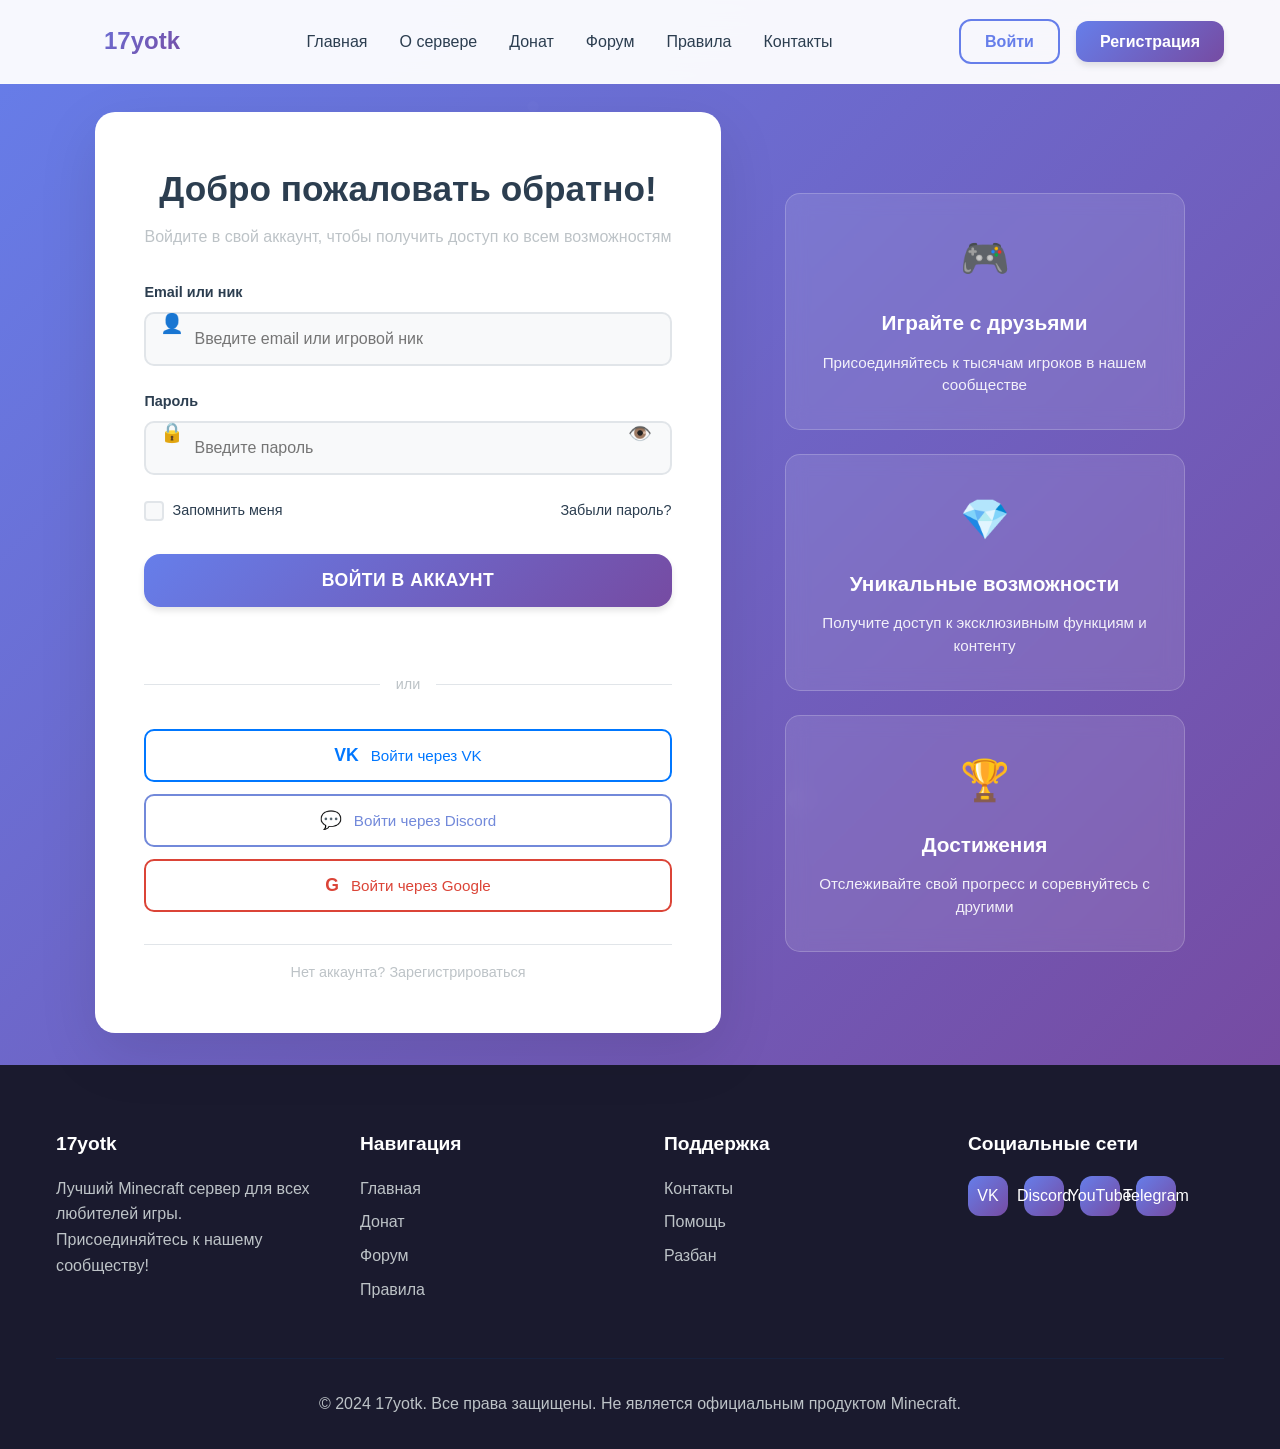
==== commit 7bd18d91: "Checkpoint before follow-up message" ====
--- a/admin.html
+++ b/admin.html
@@ -3,8 +3,8 @@
 <head>
     <meta charset="UTF-8">
     <meta name="viewport" content="width=device-width, initial-scale=1.0">
-    <title>Админ-панель - CraftWorld</title>
-    <meta name="description" content="Панель администратора сервера CraftWorld">
+    <title>Админ-панель - 17yotk</title>
+    <meta name="description" content="Панель администратора сервера 17yotk">
     <link rel="stylesheet" href="style.css">
     <link rel="stylesheet" href="css/admin.css">
     <link rel="icon" href="favicon.ico">
@@ -14,8 +14,8 @@
         <nav class="nav">
             <div class="nav-container">
                 <div class="nav-logo">
-                    <img src="images/logo.png" alt="CraftWorld" class="logo-img">
-                    <span class="logo-text">CraftWorld</span>
+                    <div class="logo-icon">🎮</div>
+                    <span class="logo-text">17yotk</span>
                 </div>
                 <ul class="nav-menu">
                     <li><a href="index.html" class="nav-link">Главная</a></li>
--- a/style.css
+++ b/style.css
@@ -1,3 +1,5 @@
+/* Modern Minecraft Server Website - 17yotk */
+
 /* Reset and Base Styles */
 * {
     margin: 0;
@@ -6,169 +8,311 @@
 }
 
 :root {
-    --primary-color: #4CAF50;
-    --secondary-color: #8BC34A;
-    --accent-color: #FFC107;
-    --danger-color: #F44336;
-    --dark-color: #2E2E2E;
-    --light-color: #F5F5F5;
-    --text-color: #333;
-    --text-light: #666;
-    --border-color: #ddd;
-    --shadow: 0 4px 6px rgba(0, 0, 0, 0.1);
-    --shadow-hover: 0 8px 15px rgba(0, 0, 0, 0.2);
-    --minecraft-font: 'Minecraft', 'Courier New', monospace;
+    /* Color Palette */
+    --primary: linear-gradient(135deg, #667eea 0%, #764ba2 100%);
+    --primary-solid: #667eea;
+    --secondary: linear-gradient(135deg, #f093fb 0%, #f5576c 100%);
+    --secondary-solid: #f093fb;
+    --accent: linear-gradient(135deg, #4facfe 0%, #00f2fe 100%);
+    --accent-solid: #4facfe;
+    --success: #10dc60;
+    --warning: #ffce00;
+    --danger: #f04141;
+    --info: #0099ff;
+    
+    /* Neutral Colors */
+    --dark: #1a1a2e;
+    --dark-light: #16213e;
+    --dark-lighter: #0f3460;
+    --light: #f8f9fa;
+    --white: #ffffff;
+    --gray-100: #f8f9fa;
+    --gray-200: #e9ecef;
+    --gray-300: #dee2e6;
+    --gray-400: #ced4da;
+    --gray-500: #adb5bd;
+    --gray-600: #6c757d;
+    --gray-700: #495057;
+    --gray-800: #343a40;
+    --gray-900: #212529;
+    
+    /* Text Colors */
+    --text-primary: #2c3e50;
+    --text-secondary: #7f8c8d;
+    --text-light: #bdc3c7;
+    --text-white: #ffffff;
+    
+    /* Shadows */
+    --shadow-sm: 0 2px 4px rgba(0,0,0,0.1);
+    --shadow: 0 4px 6px rgba(0,0,0,0.1);
+    --shadow-md: 0 8px 25px rgba(0,0,0,0.15);
+    --shadow-lg: 0 15px 35px rgba(0,0,0,0.2);
+    --shadow-xl: 0 25px 50px rgba(0,0,0,0.25);
+    
+    /* Border Radius */
+    --radius-sm: 8px;
+    --radius: 12px;
+    --radius-md: 16px;
+    --radius-lg: 24px;
+    --radius-xl: 32px;
+    
+    /* Spacing */
+    --space-xs: 0.25rem;
+    --space-sm: 0.5rem;
+    --space: 1rem;
+    --space-md: 1.5rem;
+    --space-lg: 2rem;
+    --space-xl: 3rem;
+    --space-2xl: 4rem;
+    
+    /* Transitions */
+    --transition-fast: 0.15s ease;
+    --transition: 0.3s ease;
+    --transition-slow: 0.5s ease;
+    
+    /* Fonts */
+    --font-primary: 'Inter', -apple-system, BlinkMacSystemFont, 'Segoe UI', sans-serif;
+    --font-mono: 'JetBrains Mono', 'Fira Code', monospace;
+}
+
+/* Custom Scrollbar */
+::-webkit-scrollbar {
+    width: 8px;
+    height: 8px;
+}
+
+::-webkit-scrollbar-track {
+    background: var(--gray-100);
+    border-radius: 4px;
+}
+
+::-webkit-scrollbar-thumb {
+    background: linear-gradient(135deg, var(--primary-solid), var(--secondary-solid));
+    border-radius: 4px;
+    transition: var(--transition);
+}
+
+::-webkit-scrollbar-thumb:hover {
+    background: linear-gradient(135deg, var(--secondary-solid), var(--accent-solid));
+}
+
+/* Base Typography */
+html {
+    font-size: 16px;
+    scroll-behavior: smooth;
 }
 
 body {
-    font-family: 'Segoe UI', Tahoma, Geneva, Verdana, sans-serif;
+    font-family: var(--font-primary);
     line-height: 1.6;
-    color: var(--text-color);
-    background: linear-gradient(135deg, #667eea 0%, #764ba2 100%);
-    min-height: 100vh;
-}
-
+    color: var(--text-primary);
+    background: var(--white);
+    overflow-x: hidden;
+    -webkit-font-smoothing: antialiased;
+    -moz-osx-font-smoothing: grayscale;
+}
+
+/* Selection */
+::selection {
+    background: var(--primary-solid);
+    color: var(--white);
+}
+
+/* Focus Styles */
+*:focus {
+    outline: 2px solid var(--primary-solid);
+    outline-offset: 2px;
+}
+
+/* Container */
 .container {
     max-width: 1200px;
     margin: 0 auto;
-    padding: 0 20px;
-}
-
-/* Header Styles */
+    padding: 0 var(--space);
+}
+
+/* Header */
 .header {
-    background: rgba(46, 46, 46, 0.95);
-    backdrop-filter: blur(10px);
     position: fixed;
     top: 0;
     left: 0;
     right: 0;
     z-index: 1000;
-    box-shadow: var(--shadow);
+    background: rgba(255, 255, 255, 0.95);
+    backdrop-filter: blur(20px);
+    border-bottom: 1px solid rgba(255, 255, 255, 0.2);
+    transition: var(--transition);
+}
+
+.header.scrolled {
+    background: rgba(255, 255, 255, 0.98);
+    box-shadow: var(--shadow-md);
 }
 
 .nav-container {
     display: flex;
     align-items: center;
     justify-content: space-between;
-    padding: 1rem 2rem;
+    padding: var(--space) 0;
     max-width: 1200px;
     margin: 0 auto;
+    padding-left: var(--space);
+    padding-right: var(--space);
 }
 
 .nav-logo {
     display: flex;
     align-items: center;
-    gap: 10px;
-}
-
-.logo-img {
-    width: 40px;
-    height: 40px;
-    border-radius: 8px;
-}
-
-.logo-text {
+    gap: var(--space-sm);
+    text-decoration: none;
+    font-weight: 700;
     font-size: 1.5rem;
-    font-weight: bold;
-    color: var(--primary-color);
-    text-shadow: 2px 2px 4px rgba(0,0,0,0.3);
+    background: var(--primary);
+    -webkit-background-clip: text;
+    -webkit-text-fill-color: transparent;
+    background-clip: text;
+    transition: var(--transition);
+}
+
+.logo-icon {
+    font-size: 2rem;
+    filter: drop-shadow(0 2px 4px rgba(0,0,0,0.1));
+    animation: float 3s ease-in-out infinite;
+}
+
+@keyframes float {
+    0%, 100% { transform: translateY(0px); }
+    50% { transform: translateY(-5px); }
 }
 
 .nav-menu {
     display: flex;
     list-style: none;
-    gap: 2rem;
+    gap: var(--space-lg);
+    margin: 0;
 }
 
 .nav-link {
-    color: white;
     text-decoration: none;
+    color: var(--text-primary);
     font-weight: 500;
-    padding: 0.5rem 1rem;
-    border-radius: 5px;
-    transition: all 0.3s ease;
     position: relative;
-}
-
-.nav-link:hover,
-.nav-link.active {
-    color: var(--primary-color);
-    background: rgba(76, 175, 80, 0.1);
+    padding: var(--space-sm) 0;
+    transition: var(--transition);
+}
+
+.nav-link::after {
+    content: '';
+    position: absolute;
+    bottom: 0;
+    left: 0;
+    width: 0;
+    height: 2px;
+    background: var(--primary);
+    transition: var(--transition);
+}
+
+.nav-link:hover::after,
+.nav-link.active::after {
+    width: 100%;
+}
+
+.nav-link:hover {
+    color: var(--primary-solid);
+    transform: translateY(-2px);
 }
 
 .nav-auth {
     display: flex;
-    gap: 1rem;
-}
-
-/* Button Styles */
+    gap: var(--space);
+    align-items: center;
+}
+
+/* Buttons */
 .btn {
-    display: inline-block;
-    padding: 0.75rem 1.5rem;
+    display: inline-flex;
+    align-items: center;
+    justify-content: center;
+    gap: var(--space-sm);
+    padding: var(--space-sm) var(--space-md);
     border: none;
-    border-radius: 5px;
+    border-radius: var(--radius);
+    font-family: inherit;
+    font-weight: 600;
     text-decoration: none;
-    font-weight: 500;
-    text-align: center;
     cursor: pointer;
-    transition: all 0.3s ease;
-    font-size: 1rem;
+    transition: all var(--transition);
+    position: relative;
+    overflow: hidden;
+    white-space: nowrap;
+}
+
+.btn::before {
+    content: '';
+    position: absolute;
+    top: 0;
+    left: -100%;
+    width: 100%;
+    height: 100%;
+    background: linear-gradient(90deg, transparent, rgba(255,255,255,0.2), transparent);
+    transition: var(--transition-slow);
+}
+
+.btn:hover::before {
+    left: 100%;
 }
 
 .btn-primary {
-    background: var(--primary-color);
-    color: white;
+    background: var(--primary);
+    color: var(--white);
     box-shadow: var(--shadow);
 }
 
 .btn-primary:hover {
-    background: #45a049;
     transform: translateY(-2px);
-    box-shadow: var(--shadow-hover);
+    box-shadow: var(--shadow-lg);
 }
 
 .btn-secondary {
-    background: var(--accent-color);
-    color: var(--dark-color);
+    background: var(--secondary);
+    color: var(--white);
+    box-shadow: var(--shadow);
 }
 
 .btn-secondary:hover {
-    background: #e6ac00;
     transform: translateY(-2px);
+    box-shadow: var(--shadow-lg);
 }
 
 .btn-outline {
     background: transparent;
-    color: white;
-    border: 2px solid var(--primary-color);
+    color: var(--primary-solid);
+    border: 2px solid var(--primary-solid);
 }
 
 .btn-outline:hover {
-    background: var(--primary-color);
-    color: white;
+    background: var(--primary-solid);
+    color: var(--white);
+    transform: translateY(-2px);
+    box-shadow: var(--shadow-md);
 }
 
 .btn-large {
-    padding: 1rem 2rem;
+    padding: var(--space) var(--space-xl);
     font-size: 1.1rem;
-}
-
-.btn-discord {
-    background: #7289da;
-    color: white;
-}
-
-.btn-discord:hover {
-    background: #5b6eae;
+    border-radius: var(--radius-md);
+}
+
+.btn-icon {
+    font-size: 1.2em;
 }
 
 /* Hero Section */
 .hero {
-    position: relative;
-    height: 100vh;
+    min-height: 100vh;
     display: flex;
     align-items: center;
-    justify-content: center;
+    position: relative;
     overflow: hidden;
 }
 
@@ -193,180 +337,222 @@
     left: 0;
     width: 100%;
     height: 100%;
-    background: linear-gradient(45deg, rgba(46, 46, 46, 0.8), rgba(76, 175, 80, 0.3));
+    background: linear-gradient(135deg, 
+        rgba(102, 126, 234, 0.8) 0%, 
+        rgba(118, 75, 162, 0.8) 50%,
+        rgba(240, 147, 251, 0.8) 100%);
     z-index: -1;
 }
 
 .hero-content {
     text-align: center;
-    color: white;
+    color: var(--white);
     z-index: 1;
-    max-width: 800px;
-    padding: 2rem;
+    animation: fadeInUp 1s ease-out;
+}
+
+@keyframes fadeInUp {
+    from {
+        opacity: 0;
+        transform: translateY(30px);
+    }
+    to {
+        opacity: 1;
+        transform: translateY(0);
+    }
 }
 
 .hero-title {
-    font-size: 3.5rem;
-    font-weight: bold;
-    margin-bottom: 1rem;
-    text-shadow: 3px 3px 6px rgba(0,0,0,0.5);
-    animation: fadeInUp 1s ease-out;
+    font-size: clamp(2.5rem, 5vw, 4rem);
+    font-weight: 800;
+    margin-bottom: var(--space);
+    text-shadow: 0 4px 8px rgba(0,0,0,0.3);
+    background: linear-gradient(135deg, #fff, #f0f0f0);
+    -webkit-background-clip: text;
+    -webkit-text-fill-color: transparent;
+    background-clip: text;
 }
 
 .hero-subtitle {
-    font-size: 1.3rem;
-    margin-bottom: 2rem;
-    opacity: 0.9;
-    animation: fadeInUp 1s ease-out 0.3s both;
+    font-size: clamp(1.1rem, 2vw, 1.3rem);
+    margin-bottom: var(--space-xl);
+    opacity: 0.95;
+    font-weight: 400;
 }
 
 .hero-stats {
     display: flex;
     justify-content: center;
-    gap: 3rem;
-    margin-bottom: 3rem;
-    animation: fadeInUp 1s ease-out 0.6s both;
+    gap: var(--space-xl);
+    margin-bottom: var(--space-xl);
+    flex-wrap: wrap;
 }
 
 .stat {
     text-align: center;
+    padding: var(--space);
+    background: rgba(255, 255, 255, 0.1);
+    border-radius: var(--radius);
+    backdrop-filter: blur(10px);
+    border: 1px solid rgba(255, 255, 255, 0.2);
+    transition: var(--transition);
+    min-width: 120px;
+}
+
+.stat:hover {
+    transform: translateY(-5px);
+    background: rgba(255, 255, 255, 0.15);
 }
 
 .stat-number {
     display: block;
-    font-size: 2.5rem;
-    font-weight: bold;
-    color: var(--accent-color);
-    text-shadow: 2px 2px 4px rgba(0,0,0,0.5);
+    font-size: 2rem;
+    font-weight: 700;
+    margin-bottom: var(--space-xs);
+    color: var(--warning);
+    text-shadow: 0 2px 4px rgba(0,0,0,0.3);
 }
 
 .stat-label {
-    font-size: 1rem;
-    opacity: 0.8;
+    font-size: 0.9rem;
+    opacity: 0.9;
 }
 
 .hero-actions {
     display: flex;
-    gap: 1rem;
     justify-content: center;
+    gap: var(--space);
     flex-wrap: wrap;
-    animation: fadeInUp 1s ease-out 0.9s both;
 }
 
 .server-ip {
+    font-family: var(--font-mono);
+    font-weight: 600;
+}
+
+.copy-hint {
+    font-size: 0.85rem;
+    opacity: 0.8;
     display: block;
-    font-family: var(--minecraft-font);
-    font-size: 1.2rem;
-}
-
-.copy-hint {
-    display: block;
-    font-size: 0.9rem;
-    opacity: 0.8;
-    margin-top: 0.25rem;
+    margin-top: var(--space-xs);
 }
 
 /* Sections */
 section {
-    padding: 5rem 0;
+    padding: var(--space-2xl) 0;
 }
 
 .section-title {
     text-align: center;
-    font-size: 2.5rem;
-    margin-bottom: 3rem;
-    color: var(--dark-color);
+    font-size: clamp(2rem, 4vw, 3rem);
+    font-weight: 700;
+    margin-bottom: var(--space-xl);
+    background: var(--primary);
+    -webkit-background-clip: text;
+    -webkit-text-fill-color: transparent;
+    background-clip: text;
+}
+
+/* About Section */
+.about {
+    background: var(--gray-100);
     position: relative;
 }
 
-.section-title::after {
+.about::before {
     content: '';
     position: absolute;
-    bottom: -10px;
-    left: 50%;
-    transform: translateX(-50%);
-    width: 80px;
-    height: 4px;
-    background: var(--primary-color);
-    border-radius: 2px;
-}
-
-/* About Section */
-.about {
-    background: white;
+    top: 0;
+    left: 0;
+    width: 100%;
+    height: 1px;
+    background: linear-gradient(90deg, transparent, var(--primary-solid), transparent);
 }
 
 .about-grid {
     display: grid;
     grid-template-columns: repeat(auto-fit, minmax(300px, 1fr));
-    gap: 2rem;
+    gap: var(--space-lg);
 }
 
 .about-card {
-    background: white;
-    padding: 2rem;
-    border-radius: 10px;
+    background: var(--white);
+    padding: var(--space-xl);
+    border-radius: var(--radius-lg);
     box-shadow: var(--shadow);
-    text-align: center;
-    transition: transform 0.3s ease, box-shadow 0.3s ease;
-    border: 2px solid transparent;
+    transition: var(--transition);
+    position: relative;
+    overflow: hidden;
+}
+
+.about-card::before {
+    content: '';
+    position: absolute;
+    top: 0;
+    left: 0;
+    width: 100%;
+    height: 4px;
+    background: var(--primary);
 }
 
 .about-card:hover {
-    transform: translateY(-5px);
-    box-shadow: var(--shadow-hover);
-    border-color: var(--primary-color);
+    transform: translateY(-10px);
+    box-shadow: var(--shadow-xl);
 }
 
 .card-icon {
     font-size: 3rem;
-    margin-bottom: 1rem;
+    margin-bottom: var(--space);
+    filter: drop-shadow(0 4px 8px rgba(0,0,0,0.1));
 }
 
 .about-card h3 {
-    font-size: 1.3rem;
-    margin-bottom: 1rem;
-    color: var(--dark-color);
+    font-size: 1.4rem;
+    font-weight: 600;
+    margin-bottom: var(--space);
+    color: var(--text-primary);
 }
 
 .about-card p {
-    color: var(--text-light);
+    color: var(--text-secondary);
     line-height: 1.6;
 }
 
 /* News Section */
 .news {
-    background: var(--light-color);
+    background: var(--white);
 }
 
 .news-grid {
     display: grid;
     grid-template-columns: repeat(auto-fit, minmax(350px, 1fr));
-    gap: 2rem;
+    gap: var(--space-lg);
 }
 
 .news-card {
-    background: white;
-    border-radius: 10px;
+    background: var(--white);
+    border-radius: var(--radius-lg);
     overflow: hidden;
     box-shadow: var(--shadow);
-    transition: transform 0.3s ease;
+    transition: var(--transition);
 }
 
 .news-card:hover {
     transform: translateY(-5px);
+    box-shadow: var(--shadow-lg);
 }
 
 .news-image {
     height: 200px;
     overflow: hidden;
+    position: relative;
 }
 
 .news-image img {
     width: 100%;
     height: 100%;
     object-fit: cover;
-    transition: transform 0.3s ease;
+    transition: var(--transition-slow);
 }
 
 .news-card:hover .news-image img {
@@ -374,147 +560,176 @@
 }
 
 .news-content {
-    padding: 1.5rem;
+    padding: var(--space-lg);
 }
 
 .news-date {
-    color: var(--text-light);
+    color: var(--text-secondary);
     font-size: 0.9rem;
-    margin-bottom: 0.5rem;
-}
-
-.news-content h3 {
-    font-size: 1.2rem;
-    margin-bottom: 1rem;
-    color: var(--dark-color);
-}
-
-.news-content p {
-    color: var(--text-light);
-    margin-bottom: 1rem;
+    margin-bottom: var(--space-sm);
+}
+
+.news-card h3 {
+    font-size: 1.3rem;
+    font-weight: 600;
+    margin-bottom: var(--space);
+    color: var(--text-primary);
+}
+
+.news-card p {
+    color: var(--text-secondary);
+    margin-bottom: var(--space);
     line-height: 1.6;
 }
 
 .news-link {
-    color: var(--primary-color);
+    color: var(--primary-solid);
     text-decoration: none;
     font-weight: 500;
+    transition: var(--transition);
 }
 
 .news-link:hover {
     text-decoration: underline;
 }
 
-/* Server Info Section */
+/* Server Info */
 .server-info {
-    background: white;
+    background: var(--gray-100);
 }
 
 .server-info-grid {
     display: grid;
     grid-template-columns: repeat(auto-fit, minmax(400px, 1fr));
-    gap: 3rem;
+    gap: var(--space-xl);
 }
 
 .server-status,
 .discord-widget {
-    background: var(--light-color);
-    padding: 2rem;
-    border-radius: 10px;
+    background: var(--white);
+    padding: var(--space-xl);
+    border-radius: var(--radius-lg);
     box-shadow: var(--shadow);
 }
 
 .server-status h3,
 .discord-widget h3 {
-    font-size: 1.5rem;
-    margin-bottom: 1.5rem;
-    color: var(--dark-color);
+    font-size: 1.4rem;
+    font-weight: 600;
+    margin-bottom: var(--space-lg);
+    color: var(--text-primary);
 }
 
 .status-indicator {
     display: flex;
     align-items: center;
-    gap: 0.5rem;
-    margin-bottom: 1.5rem;
+    gap: var(--space-sm);
+    margin-bottom: var(--space-lg);
     font-weight: 500;
+}
+
+.status-indicator.online {
+    color: var(--success);
 }
 
 .status-dot {
     width: 12px;
     height: 12px;
     border-radius: 50%;
-    background: var(--primary-color);
+    background: currentColor;
     animation: pulse 2s infinite;
 }
 
-.status-indicator.online {
-    color: var(--primary-color);
+@keyframes pulse {
+    0% { opacity: 1; }
+    50% { opacity: 0.5; }
+    100% { opacity: 1; }
 }
 
 .server-details {
     display: flex;
     flex-direction: column;
-    gap: 1rem;
+    gap: var(--space);
 }
 
 .detail {
     display: flex;
     justify-content: space-between;
     align-items: center;
-    padding: 0.75rem;
-    background: white;
-    border-radius: 5px;
-    border-left: 4px solid var(--primary-color);
+    padding: var(--space-sm);
+    background: var(--gray-100);
+    border-radius: var(--radius-sm);
 }
 
 .label {
     font-weight: 500;
-    color: var(--text-light);
+    color: var(--text-secondary);
 }
 
 .value {
-    font-weight: bold;
-    color: var(--dark-color);
-    font-family: var(--minecraft-font);
+    font-family: var(--font-mono);
+    font-weight: 600;
+    color: var(--text-primary);
 }
 
 .copy-btn {
-    background: none;
+    background: var(--primary-solid);
+    color: var(--white);
     border: none;
+    padding: var(--space-xs) var(--space-sm);
+    border-radius: var(--radius-sm);
     cursor: pointer;
-    font-size: 1.2rem;
-    opacity: 0.7;
-    transition: opacity 0.3s ease;
+    transition: var(--transition);
 }
 
 .copy-btn:hover {
-    opacity: 1;
-}
-
-.discord-info p {
-    color: var(--text-light);
-    margin-bottom: 1.5rem;
-    line-height: 1.6;
+    background: var(--secondary-solid);
+    transform: scale(1.05);
+}
+
+.btn-discord {
+    background: #5865f2;
+    color: var(--white);
+    display: inline-flex;
+    align-items: center;
+    gap: var(--space-sm);
+    padding: var(--space) var(--space-lg);
+    border-radius: var(--radius);
+    text-decoration: none;
+    font-weight: 600;
+    transition: var(--transition);
+}
+
+.btn-discord:hover {
+    background: #4752c4;
+    transform: translateY(-2px);
+    box-shadow: var(--shadow-md);
 }
 
 /* Footer */
 .footer {
-    background: var(--dark-color);
-    color: white;
-    padding: 3rem 0 1rem;
+    background: var(--dark);
+    color: var(--text-white);
+    padding: var(--space-2xl) 0 var(--space-lg);
 }
 
 .footer-content {
     display: grid;
     grid-template-columns: repeat(auto-fit, minmax(250px, 1fr));
-    gap: 2rem;
-    margin-bottom: 2rem;
+    gap: var(--space-xl);
+    margin-bottom: var(--space-xl);
 }
 
 .footer-section h4 {
     font-size: 1.2rem;
-    margin-bottom: 1rem;
-    color: var(--primary-color);
+    font-weight: 600;
+    margin-bottom: var(--space);
+    color: var(--white);
+}
+
+.footer-section p {
+    color: var(--text-light);
+    line-height: 1.6;
 }
 
 .footer-section ul {
@@ -522,103 +737,194 @@
 }
 
 .footer-section ul li {
-    margin-bottom: 0.5rem;
-}
-
-.footer-section a {
-    color: #ccc;
+    margin-bottom: var(--space-sm);
+}
+
+.footer-section ul li a {
+    color: var(--text-light);
     text-decoration: none;
-    transition: color 0.3s ease;
-}
-
-.footer-section a:hover {
-    color: var(--primary-color);
+    transition: var(--transition);
+}
+
+.footer-section ul li a:hover {
+    color: var(--white);
 }
 
 .social-links {
     display: flex;
-    gap: 1rem;
+    gap: var(--space);
 }
 
 .social-link {
-    display: inline-block;
-    padding: 0.5rem 1rem;
-    background: var(--primary-color);
-    color: white;
-    border-radius: 5px;
+    display: inline-flex;
+    align-items: center;
+    justify-content: center;
+    width: 40px;
+    height: 40px;
+    background: var(--primary);
+    color: var(--white);
     text-decoration: none;
-    transition: background 0.3s ease;
+    border-radius: var(--radius);
+    transition: var(--transition);
 }
 
 .social-link:hover {
-    background: #45a049;
+    transform: translateY(-2px);
+    box-shadow: var(--shadow-md);
 }
 
 .footer-bottom {
     text-align: center;
-    padding-top: 2rem;
-    border-top: 1px solid #555;
-    color: #ccc;
-    font-size: 0.9rem;
-}
-
-/* Hamburger Menu */
+    padding-top: var(--space-lg);
+    border-top: 1px solid var(--dark-light);
+    color: var(--text-light);
+}
+
+/* Mobile Menu */
 .hamburger {
     display: none;
     flex-direction: column;
     cursor: pointer;
+    gap: 4px;
 }
 
 .hamburger span {
     width: 25px;
     height: 3px;
-    background: white;
-    margin: 3px 0;
-    transition: 0.3s;
-}
-
-/* Animations */
-@keyframes fadeInUp {
-    from {
-        opacity: 0;
-        transform: translateY(30px);
-    }
-    to {
-        opacity: 1;
-        transform: translateY(0);
-    }
-}
-
-@keyframes pulse {
-    0% {
-        box-shadow: 0 0 0 0 rgba(76, 175, 80, 0.7);
-    }
-    70% {
-        box-shadow: 0 0 0 10px rgba(76, 175, 80, 0);
-    }
-    100% {
-        box-shadow: 0 0 0 0 rgba(76, 175, 80, 0);
-    }
+    background: var(--text-primary);
+    border-radius: 2px;
+    transition: var(--transition);
+}
+
+.hamburger.active span:nth-child(1) {
+    transform: rotate(45deg) translate(5px, 5px);
+}
+
+.hamburger.active span:nth-child(2) {
+    opacity: 0;
+}
+
+.hamburger.active span:nth-child(3) {
+    transform: rotate(-45deg) translate(7px, -6px);
+}
+
+/* Notifications */
+.notification {
+    position: fixed;
+    top: 100px;
+    right: var(--space);
+    background: var(--white);
+    color: var(--text-primary);
+    padding: var(--space) var(--space-lg);
+    border-radius: var(--radius);
+    box-shadow: var(--shadow-lg);
+    z-index: 10000;
+    transform: translateX(400px);
+    transition: var(--transition);
+    border-left: 4px solid var(--primary-solid);
+}
+
+.notification.show {
+    transform: translateX(0);
+}
+
+.notification.success {
+    border-left-color: var(--success);
+}
+
+.notification.error {
+    border-left-color: var(--danger);
+}
+
+.notification.warning {
+    border-left-color: var(--warning);
+}
+
+.notification.info {
+    border-left-color: var(--info);
+}
+
+/* Loading States */
+.loading {
+    position: relative;
+    pointer-events: none;
+    opacity: 0.7;
+}
+
+.loading::after {
+    content: '';
+    position: absolute;
+    top: 50%;
+    left: 50%;
+    width: 20px;
+    height: 20px;
+    margin: -10px 0 0 -10px;
+    border: 2px solid transparent;
+    border-top: 2px solid currentColor;
+    border-radius: 50%;
+    animation: spin 1s linear infinite;
+}
+
+@keyframes spin {
+    0% { transform: rotate(0deg); }
+    100% { transform: rotate(360deg); }
 }
 
 /* Responsive Design */
 @media (max-width: 768px) {
-    .nav-menu,
-    .nav-auth {
-        display: none;
+    :root {
+        --space: 0.75rem;
+        --space-md: 1rem;
+        --space-lg: 1.5rem;
+        --space-xl: 2rem;
+        --space-2xl: 2.5rem;
     }
     
     .hamburger {
         display: flex;
     }
     
-    .hero-title {
-        font-size: 2.5rem;
+    .nav-menu {
+        position: fixed;
+        top: 100%;
+        left: 0;
+        width: 100%;
+        background: var(--white);
+        flex-direction: column;
+        padding: var(--space-lg);
+        box-shadow: var(--shadow-lg);
+        transform: translateY(-100vh);
+        transition: var(--transition);
+        gap: var(--space);
+    }
+    
+    .nav-menu.active {
+        transform: translateY(0);
+    }
+    
+    .nav-auth {
+        position: fixed;
+        top: 100%;
+        right: var(--space);
+        background: var(--white);
+        padding: var(--space);
+        border-radius: var(--radius);
+        box-shadow: var(--shadow-lg);
+        transform: translateY(-100vh);
+        transition: var(--transition);
+    }
+    
+    .nav-auth.active {
+        transform: translateY(0);
     }
     
     .hero-stats {
-        flex-direction: column;
-        gap: 1.5rem;
+        gap: var(--space);
+    }
+    
+    .stat {
+        min-width: 100px;
+        padding: var(--space-sm);
     }
     
     .hero-actions {
@@ -635,61 +941,73 @@
         grid-template-columns: 1fr;
     }
     
-    .footer-content {
-        grid-template-columns: 1fr;
-        text-align: center;
-    }
-    
-    .social-links {
-        justify-content: center;
+    .notification {
+        left: var(--space);
+        right: var(--space);
+        transform: translateY(-100px);
+    }
+    
+    .notification.show {
+        transform: translateY(0);
     }
 }
 
 @media (max-width: 480px) {
     .container {
-        padding: 0 10px;
+        padding: 0 var(--space-sm);
     }
     
     .nav-container {
-        padding: 1rem;
+        padding-left: var(--space-sm);
+        padding-right: var(--space-sm);
     }
     
     .hero-content {
-        padding: 1rem;
-    }
-    
-    .hero-title {
-        font-size: 2rem;
-    }
-    
-    .section-title {
-        font-size: 2rem;
+        padding: 0 var(--space-sm);
     }
     
     .about-card,
     .server-status,
     .discord-widget {
-        padding: 1.5rem;
-    }
-}
-
-/* Utility Classes */
-.text-center {
-    text-align: center;
-}
-
-.text-primary {
-    color: var(--primary-color);
-}
-
-.bg-primary {
-    background-color: var(--primary-color);
-}
-
-.mb-1 { margin-bottom: 1rem; }
-.mb-2 { margin-bottom: 2rem; }
-.mb-3 { margin-bottom: 3rem; }
-
-.mt-1 { margin-top: 1rem; }
-.mt-2 { margin-top: 2rem; }
-.mt-3 { margin-top: 3rem; }+        padding: var(--space-lg);
+    }
+    
+    .footer-content {
+        grid-template-columns: 1fr;
+        gap: var(--space-lg);
+    }
+}
+
+/* Accessibility */
+@media (prefers-reduced-motion: reduce) {
+    * {
+        animation-duration: 0.01ms !important;
+        animation-iteration-count: 1 !important;
+        transition-duration: 0.01ms !important;
+    }
+}
+
+/* Print Styles */
+@media print {
+    .header,
+    .footer,
+    .btn,
+    .hamburger {
+        display: none !important;
+    }
+    
+    body {
+        background: white !important;
+        color: black !important;
+    }
+    
+    .hero {
+        min-height: auto;
+        padding: 2rem 0;
+    }
+    
+    .hero-background,
+    .hero-overlay {
+        display: none;
+    }
+}
